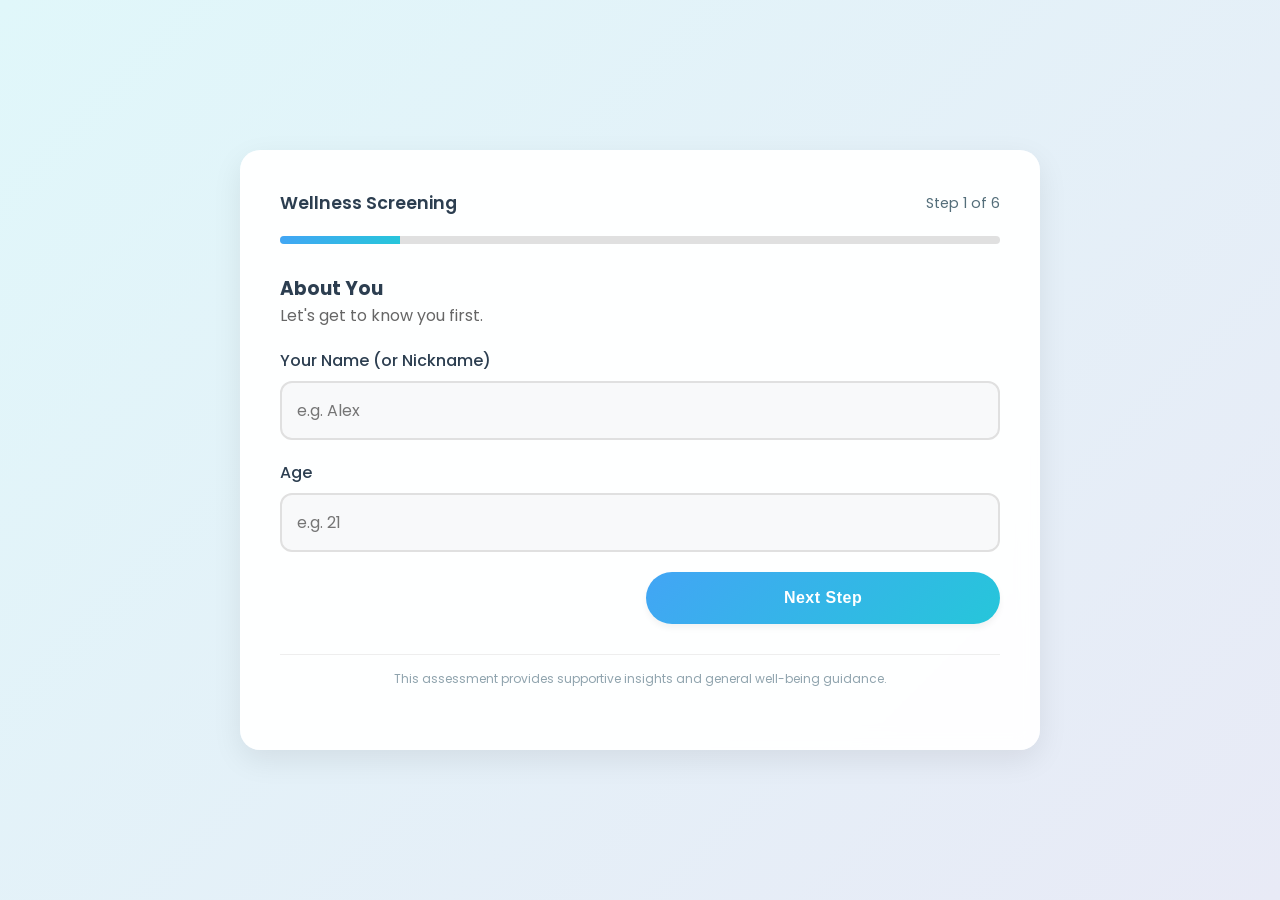
==== Frontend/questionnaire.html @ d160d85a "Initial commit - Early Depression Detection Portal" ====
<!DOCTYPE html>
<html lang="en">

<head>
        <meta charset="UTF-8">
        <meta name="viewport" content="width=device-width, initial-scale=1.0">
        <title>Wellness Check - Capstone Project</title>
        <link rel="stylesheet" href="style.css">
</head>

<body>
        <div class="container">

                <div class="flex-between" style="align-items: center; margin-bottom: 20px; margin-top:0;">
                        <h2 style="margin:0; color:var(--text-dark); font-weight:600;">Wellness Screening</h2>
                        <span id="stepCount" style="color:var(--text-light); font-size:0.9rem;">Step 1 of 6</span>
                </div>

                <div class="progress-container">
                        <div class="progress-bar" id="progressBar"></div>
                </div>

                <form id="quizForm">

                        <!-- STEP 1: Personal Details -->
                        <div class="step active" id="step1">
                                <div class="step-header">
                                        <h3>About You</h3>
                                        <p style="color: #666;">Let's get to know you first.</p>
                                </div>

                                <div style="margin-bottom: 20px;">
                                        <label style="display:block; margin-bottom:8px; font-weight:500;">Your Name (or
                                                Nickname)</label>
                                        <input type="text" id="userName" placeholder="e.g. Alex" required>
                                </div>

                                <div style="margin-bottom: 20px;">
                                        <label style="display:block; margin-bottom:8px; font-weight:500;">Age</label>
                                        <input type="number" id="userAge" placeholder="e.g. 21" required
                                                style="width: 100%; padding: 15px; border: 2px solid #e0e0e0; border-radius: 12px; font-family: inherit;">
                                </div>

                                <div class="flex-between">
                                        <button type="button" class="secondary" disabled
                                                style="opacity:0;">Back</button>
                                        <button type="button" onclick="nextStep(1)">Next Step</button>
                                </div>
                        </div>

                        <!-- STEP 2: Emotional Stability -->
                        <div class="step" id="step2">
                                <div class="step-header">
                                        <h3>Emotional Balance</h3>
                                        <p style="color: #666;">Over the last 2 weeks, how often have you felt...</p>
                                </div>

                                <!-- Q1 -->
                                <div class="question-block">
                                        <div class="question-text">1. Down, depressed, or hopeless?</div>
                                        <div class="options-grid">
                                                <label class="option-label"><input type="radio" name="q1_mood" value="0"
                                                                required><span class="option-card">Never</span></label>
                                                <label class="option-label"><input type="radio" name="q1_mood"
                                                                value="1"><span
                                                                class="option-card">Sometimes</span></label>
                                                <label class="option-label"><input type="radio" name="q1_mood"
                                                                value="2"><span class="option-card">Often</span></label>
                                                <label class="option-label"><input type="radio" name="q1_mood"
                                                                value="3"><span
                                                                class="option-card">Always</span></label>
                                        </div>
                                </div>

                                <!-- Q2 -->
                                <div class="question-block">
                                        <div class="question-text">2. Anxious, nervous, or on edge?</div>
                                        <div class="options-grid">
                                                <label class="option-label"><input type="radio" name="q2_anxiety"
                                                                value="0" required><span
                                                                class="option-card">Never</span></label>
                                                <label class="option-label"><input type="radio" name="q2_anxiety"
                                                                value="1"><span
                                                                class="option-card">Sometimes</span></label>
                                                <label class="option-label"><input type="radio" name="q2_anxiety"
                                                                value="2"><span class="option-card">Often</span></label>
                                                <label class="option-label"><input type="radio" name="q2_anxiety"
                                                                value="3"><span
                                                                class="option-card">Always</span></label>
                                        </div>
                                </div>

                                <!-- Q3 -->
                                <div class="question-block">
                                        <div class="question-text">3. Easily annoyed or irritable?</div>
                                        <div class="options-grid">
                                                <label class="option-label"><input type="radio" name="q3_irritability"
                                                                value="0" required><span
                                                                class="option-card">Never</span></label>
                                                <label class="option-label"><input type="radio" name="q3_irritability"
                                                                value="1"><span
                                                                class="option-card">Sometimes</span></label>
                                                <label class="option-label"><input type="radio" name="q3_irritability"
                                                                value="2"><span class="option-card">Often</span></label>
                                                <label class="option-label"><input type="radio" name="q3_irritability"
                                                                value="3"><span
                                                                class="option-card">Always</span></label>
                                        </div>
                                </div>

                                <div class="flex-between">
                                        <button type="button" class="secondary" onclick="prevStep(2)">Back</button>
                                        <button type="button" onclick="nextStep(2)">Next Step</button>
                                </div>
                        </div>

                        <!-- STEP 3: Stress & Habits -->
                        <div class="step" id="step3">
                                <div class="step-header">
                                        <h3>Stress Levels</h3>
                                        <p style="color: #666;">How manageable is your daily load?</p>
                                </div>

                                <!-- Q4 -->
                                <div class="question-block">
                                        <div class="question-text">4. Overwhelmed by your difficulties?</div>
                                        <div class="options-grid">
                                                <label class="option-label"><input type="radio" name="q4_stress"
                                                                value="0" required><span
                                                                class="option-card">Never</span></label>
                                                <label class="option-label"><input type="radio" name="q4_stress"
                                                                value="1"><span
                                                                class="option-card">Sometimes</span></label>
                                                <label class="option-label"><input type="radio" name="q4_stress"
                                                                value="2"><span class="option-card">Often</span></label>
                                                <label class="option-label"><input type="radio" name="q4_stress"
                                                                value="3"><span
                                                                class="option-card">Always</span></label>
                                        </div>
                                </div>

                                <!-- Q5 -->
                                <div class="question-block">
                                        <div class="question-text">5. Keeping yourself busy to avoid thinking?</div>
                                        <div class="options-grid">
                                                <label class="option-label"><input type="radio" name="q5_overthinking"
                                                                value="0" required><span
                                                                class="option-card">Never</span></label>
                                                <label class="option-label"><input type="radio" name="q5_overthinking"
                                                                value="1"><span
                                                                class="option-card">Sometimes</span></label>
                                                <label class="option-label"><input type="radio" name="q5_overthinking"
                                                                value="2"><span class="option-card">Often</span></label>
                                                <label class="option-label"><input type="radio" name="q5_overthinking"
                                                                value="3"><span
                                                                class="option-card">Always</span></label>
                                        </div>
                                </div>

                                <div class="flex-between">
                                        <button type="button" class="secondary" onclick="prevStep(3)">Back</button>
                                        <button type="button" onclick="nextStep(3)">Next Step</button>
                                </div>
                        </div>

                        <!-- STEP 4: Physical -->
                        <div class="step" id="step4">
                                <div class="step-header">
                                        <h3>Physical Health</h3>
                                        <p style="color: #666;">Mind and body are connected.</p>
                                </div>

                                <!-- Q6 (Reverse) -->
                                <div class="question-block">
                                        <div class="question-text">6. Sleeping well and feeling rested?</div>
                                        <div class="options-grid">
                                                <label class="option-label"><input type="radio" name="q6_sleep"
                                                                value="0" required><span
                                                                class="option-card">Never</span></label>
                                                <label class="option-label"><input type="radio" name="q6_sleep"
                                                                value="1"><span
                                                                class="option-card">Sometimes</span></label>
                                                <label class="option-label"><input type="radio" name="q6_sleep"
                                                                value="2"><span class="option-card">Often</span></label>
                                                <label class="option-label"><input type="radio" name="q6_sleep"
                                                                value="3"><span
                                                                class="option-card">Always</span></label>
                                        </div>
                                </div>

                                <!-- Q7 (Reverse) -->
                                <div class="question-block">
                                        <div class="question-text">7. Feeling energetic throughout the day?</div>
                                        <div class="options-grid">
                                                <label class="option-label"><input type="radio" name="q7_energy"
                                                                value="0" required><span
                                                                class="option-card">Never</span></label>
                                                <label class="option-label"><input type="radio" name="q7_energy"
                                                                value="1"><span
                                                                class="option-card">Sometimes</span></label>
                                                <label class="option-label"><input type="radio" name="q7_energy"
                                                                value="2"><span class="option-card">Often</span></label>
                                                <label class="option-label"><input type="radio" name="q7_energy"
                                                                value="3"><span
                                                                class="option-card">Always</span></label>
                                        </div>
                                </div>

                                <div class="flex-between">
                                        <button type="button" class="secondary" onclick="prevStep(4)">Back</button>
                                        <button type="button" onclick="nextStep(4)">Next Step</button>
                                </div>
                        </div>

                        <!-- STEP 5: Lifestyle -->
                        <div class="step" id="step5">
                                <div class="step-header">
                                        <h3>Work & Activities</h3>
                                        <p style="color: #666;">Balancing productivity and life.</p>
                                </div>

                                <!-- Q8 -->
                                <div class="question-block">
                                        <div class="question-text">8. Pressure from school, work, or deadlines?</div>
                                        <div class="options-grid">
                                                <label class="option-label"><input type="radio" name="q8_work_pressure"
                                                                value="0" required><span
                                                                class="option-card">Never</span></label>
                                                <label class="option-label"><input type="radio" name="q8_work_pressure"
                                                                value="1"><span
                                                                class="option-card">Sometimes</span></label>
                                                <label class="option-label"><input type="radio" name="q8_work_pressure"
                                                                value="2"><span class="option-card">Often</span></label>
                                                <label class="option-label"><input type="radio" name="q8_work_pressure"
                                                                value="3"><span
                                                                class="option-card">Always</span></label>
                                        </div>
                                </div>

                                <!-- Q9 (Reverse) -->
                                <div class="question-block">
                                        <div class="question-text">9. Focusing clearly on tasks?</div>
                                        <div class="options-grid">
                                                <label class="option-label"><input type="radio" name="q9_focus"
                                                                value="0" required><span
                                                                class="option-card">Never</span></label>
                                                <label class="option-label"><input type="radio" name="q9_focus"
                                                                value="1"><span
                                                                class="option-card">Sometimes</span></label>
                                                <label class="option-label"><input type="radio" name="q9_focus"
                                                                value="2"><span class="option-card">Often</span></label>
                                                <label class="option-label"><input type="radio" name="q9_focus"
                                                                value="3"><span
                                                                class="option-card">Always</span></label>
                                        </div>
                                </div>

                                <div class="flex-between">
                                        <button type="button" class="secondary" onclick="prevStep(5)">Back</button>
                                        <button type="button" onclick="nextStep(5)">Next Step</button>
                                </div>
                        </div>

                        <!-- STEP 6: Final Check -->
                        <div class="step" id="step6">
                                <div class="step-header">
                                        <h3>Social & Outlook</h3>
                                        <p style="color: #666;">Almost done!</p>
                                </div>

                                <!-- Q10 (Reverse) -->
                                <div class="question-block">
                                        <div class="question-text">10. Enjoy talking to people?</div>
                                        <div class="options-grid">
                                                <label class="option-label"><input type="radio" name="q10_social"
                                                                value="0" required><span
                                                                class="option-card">Never</span></label>
                                                <label class="option-label"><input type="radio" name="q10_social"
                                                                value="1"><span
                                                                class="option-card">Sometimes</span></label>
                                                <label class="option-label"><input type="radio" name="q10_social"
                                                                value="2"><span class="option-card">Often</span></label>
                                                <label class="option-label"><input type="radio" name="q10_social"
                                                                value="3"><span
                                                                class="option-card">Always</span></label>
                                        </div>
                                </div>

                                <!-- Q11 (Reverse) -->
                                <div class="question-block">
                                        <div class="question-text">11. Interest in hobbies or daily activities?</div>
                                        <div class="options-grid">
                                                <label class="option-label"><input type="radio" name="q11_activities"
                                                                value="0" required><span
                                                                class="option-card">Never</span></label>
                                                <label class="option-label"><input type="radio" name="q11_activities"
                                                                value="1"><span
                                                                class="option-card">Sometimes</span></label>
                                                <label class="option-label"><input type="radio" name="q11_activities"
                                                                value="2"><span class="option-card">Often</span></label>
                                                <label class="option-label"><input type="radio" name="q11_activities"
                                                                value="3"><span
                                                                class="option-card">Always</span></label>
                                        </div>
                                </div>

                                <!-- Q12 (Reverse) -->
                                <div class="question-block">
                                        <div class="question-text">12. Feeling hopeful about the future?</div>
                                        <div class="options-grid">
                                                <label class="option-label"><input type="radio" name="q12_future"
                                                                value="0" required><span
                                                                class="option-card">Never</span></label>
                                                <label class="option-label"><input type="radio" name="q12_future"
                                                                value="1"><span
                                                                class="option-card">Sometimes</span></label>
                                                <label class="option-label"><input type="radio" name="q12_future"
                                                                value="2"><span class="option-card">Often</span></label>
                                                <label class="option-label"><input type="radio" name="q12_future"
                                                                value="3"><span
                                                                class="option-card">Always</span></label>
                                        </div>
                                </div>

                                <div class="question-block"
                                        style="margin-top: 30px; border-top: 2px dashed #eee; padding-top: 20px;">
                                        <label class="question-text">In your own words, how have you been?</label>
                                        <textarea id="userInput" placeholder="I have been feeling..." required
                                                style="min-height: 100px;"></textarea>
                                </div>

                                <div class="flex-between">
                                        <button type="button" class="secondary" onclick="prevStep(6)">Back</button>
                                        <button type="submit" id="submitBtn">Start Analysis</button>
                                </div>
                        </div>

                </form>

                <div id="loading" class="hidden" style="text-align: center; margin-top:20px;">
                        <div style="font-weight: 600; color: #42a5f5;">AI models are analyzing your responses...</div>
                </div>

                <div class="disclaimer">
                        This assessment provides supportive insights and general well-being guidance.
                </div>
        </div>
        <script src="quiz.js"></script>
</body>

</html>
---- Frontend/style.css ----
@import url('https://fonts.googleapis.com/css2?family=Poppins:wght@300;400;500;600;700&display=swap');

:root {
    /* Calm Blue/Green Gradient Palette */
    --gradient-bg: linear-gradient(135deg, #e0f7fa 0%, #e8eaf6 100%);
    --gradient-primary: linear-gradient(135deg, #42a5f5 0%, #26c6da 100%);
    --gradient-hover: linear-gradient(135deg, #2196f3 0%, #00bcd4 100%);

    --text-dark: #2c3e50;
    --text-light: #546e7a;
    --white: #ffffff;

    --shadow-sm: 0 4px 6px rgba(0, 0, 0, 0.05);
    --shadow-card: 0 10px 30px rgba(0, 0, 0, 0.08);
    --shadow-float: 0 15px 35px rgba(66, 165, 245, 0.2);

    --radius-l: 20px;
    --radius-m: 12px;

    --transition-fast: 0.3s ease;
    --transition-bounce: 0.5s cubic-bezier(0.68, -0.55, 0.27, 1.55);
}

* {
    box-sizing: border-box;
    margin: 0;
    padding: 0;
}

body {
    font-family: 'Poppins', sans-serif;
    background: var(--gradient-bg);
    color: var(--text-dark);
    min-height: 100vh;
    display: flex;
    justify-content: center;
    align-items: center;
    padding: 20px;
    overflow-x: hidden;
}

/* --- Container & Cards --- */
.container {
    background: rgba(255, 255, 255, 0.95);
    backdrop-filter: blur(10px);
    border-radius: var(--radius-l);
    box-shadow: var(--shadow-card);
    width: 100%;
    max-width: 800px;
    /* Wider for dashboard feel */
    min-height: 600px;
    padding: 40px;
    position: relative;
    overflow: hidden;
    animation: fadeIn 0.8s ease-out;
}

/* --- Typography --- */
h1 {
    font-weight: 700;
    color: var(--text-dark);
    margin-bottom: 0.5rem;
    font-size: 2rem;
    background: var(--gradient-primary);
    -webkit-background-clip: text;
    background-clip: text;
    -webkit-text-fill-color: transparent;
}

h2 {
    font-weight: 500;
    color: var(--text-light);
    font-size: 1.1rem;
    margin-bottom: 2rem;
}

/* --- Inputs --- */
input[type="text"],
input[type="password"],
input[type="number"],
textarea,
select {
    width: 100%;
    padding: 15px;
    border: 2px solid #e0e0e0;
    border-radius: var(--radius-m);
    font-size: 1rem;
    font-family: inherit;
    transition: var(--transition-fast);
    background: #f8f9fa;
}

input:focus,
textarea:focus,
select:focus {
    border-color: #42a5f5;
    background: #fff;
    outline: none;
    box-shadow: 0 0 0 4px rgba(66, 165, 245, 0.1);
}

/* --- Buttons --- */
button {
    background: var(--gradient-primary);
    color: white;
    padding: 15px 30px;
    border: none;
    border-radius: 50px;
    font-weight: 600;
    font-size: 1rem;
    cursor: pointer;
    transition: var(--transition-fast);
    box-shadow: var(--shadow-sm);
    letter-spacing: 0.5px;
    width: 100%;
}

button:hover {
    background: var(--gradient-hover);
    transform: translateY(-2px);
    box-shadow: var(--shadow-float);
}

button:disabled {
    opacity: 0.7;
    cursor: not-allowed;
    transform: none;
}

button.secondary {
    background: #fff;
    color: var(--text-light);
    border: 2px solid #e0e0e0;
}

button.secondary:hover {
    background: #f5f5f5;
    color: var(--text-dark);
}

/* --- Steps / Progress Bar --- */
.progress-container {
    width: 100%;
    background: #e0e0e0;
    height: 8px;
    border-radius: 10px;
    margin-bottom: 30px;
    overflow: hidden;
}

.progress-bar {
    height: 100%;
    background: var(--gradient-primary);
    width: 0%;
    transition: width 0.5s ease;
}

.step {
    display: none;
    /* Hidden by default */
    animation: slideInRight 0.5s ease-out;
}

.step.active {
    display: block;
}

.step-header {
    margin-bottom: 20px;
}

/* --- Interactive Question Cards --- */
.question-block {
    margin-bottom: 25px;
}

.question-text {
    font-size: 1.1rem;
    font-weight: 500;
    margin-bottom: 12px;
    color: var(--text-dark);
}

.options-grid {
    display: grid;
    grid-template-columns: repeat(4, 1fr);
    gap: 10px;
}

.option-label {
    display: block;
    cursor: pointer;
    position: relative;
}

.option-label input {
    position: absolute;
    opacity: 0;
    cursor: pointer;
}

.option-card {
    display: flex;
    justify-content: center;
    align-items: center;
    padding: 12px;
    background: #fff;
    border: 2px solid #eee;
    border-radius: var(--radius-m);
    color: var(--text-light);
    font-weight: 500;
    transition: var(--transition-fast);
    font-size: 0.9rem;
    text-align: center;
}

.option-label input:checked+.option-card {
    border-color: #42a5f5;
    background: #e3f2fd;
    color: #1565c0;
    font-weight: 600;
    transform: translateY(-2px);
    box-shadow: var(--shadow-sm);
}

.option-label:hover .option-card {
    border-color: #b3e5fc;
}

/* --- Result Dashboard Elements (Previous) --- */
.score-circle {
    /* Keeping class for backward compat if needed */
    width: 60px;
    height: 60px;
    /* Redacted size */
}

.advice-card {
    background: #fff;
    border-left: 5px solid;
    padding: 20px;
    border-radius: 0 var(--radius-m) var(--radius-m) 0;
    margin-bottom: 20px;
    box-shadow: var(--shadow-sm);
    animation: fadeInUp 0.5s ease-out 0.3s forwards;
    opacity: 0;
    transform: translateY(20px);
}

/* --- Keyframe Animations --- */
@keyframes fadeIn {
    from {
        opacity: 0;
        transform: scale(0.98);
    }

    to {
        opacity: 1;
        transform: scale(1);
    }
}

@keyframes slideInRight {
    from {
        opacity: 0;
        transform: translateX(30px);
    }

    to {
        opacity: 1;
        transform: translateX(0);
    }
}

@keyframes fadeInUp {
    to {
        opacity: 1;
        transform: translateY(0);
    }
}

/* --- Utility --- */
.hidden {
    display: none !important;
}

.text-center {
    text-align: center;
}

.flex-between {
    display: flex;
    justify-content: space-between;
    gap: 10px;
    margin-top: 20px;
}

.disclaimer {
    margin-top: 30px;
    font-size: 0.75rem;
    color: #90a4ae;
    text-align: center;
    border-top: 1px solid #eee;
    padding-top: 15px;
}

/* --- NEW DASHBOARD COMPONENTS --- */

/* Main Score */
.main-score-container {
    padding: 30px;
    text-align: center;
    background: radial-gradient(circle, #fff 50%, #f0f7ff 100%);
    border-radius: 50%;
    width: 180px;
    height: 180px;
    margin: 0 auto 30px;
    display: flex;
    flex-direction: column;
    justify-content: center;
    box-shadow: 0 10px 25px rgba(66, 165, 245, 0.15);
    border: 5px solid #fff;
}

.main-score-number {
    font-size: 3rem;
    font-weight: 800;
    color: #2c3e50;
    line-height: 1;
}

.main-score-label {
    text-transform: uppercase;
    font-size: 0.8rem;
    letter-spacing: 2px;
    color: #78909c;
    margin-top: 5px;
}

/* Graph Grid */
.graphs-grid {
    display: grid;
    grid-template-columns: repeat(2, 1fr);
    /* 2x2 grid */
    gap: 20px;
    margin-bottom: 30px;
}

@media (min-width: 600px) {
    .graphs-grid {
        grid-template-columns: repeat(4, 1fr);
        /* 4 in a row */
    }
}

.graph-card {
    background: #fff;
    padding: 15px;
    border-radius: 12px;
    box-shadow: var(--shadow-sm);
    text-align: center;
    transition: transform 0.3s ease;
    border: 1px solid #f0f0f0;
}

.graph-card:hover {
    transform: translateY(-3px);
}

/* Circular Chart SVG logic */
.circular-chart {
    display: block;
    margin: 10px auto;
    max-width: 80px;
    max-height: 80px;
}

.circle-bg {
    fill: none;
    stroke: #eee;
    stroke-width: 3.8;
}

.circle {
    fill: none;
    stroke-width: 2.8;
    stroke-linecap: round;
    /* Stroke-dasharray and dashoffset handled in JS for animation */
    transition: stroke-dasharray 1s ease-out;
}

.graph-label {
    font-size: 0.85rem;
    font-weight: 600;
    color: #555;
    margin-top: 10px;
}

/* Insights & Summary */
.summary-box {
    background: #f8f9fa;
    border-radius: 12px;
    padding: 25px;
    margin-bottom: 30px;
    text-align: left;
    border-left: 5px solid #42a5f5;
}

.summary-box h3 {
    margin-bottom: 15px;
    color: #333;
    font-size: 1.1rem;
    display: flex;
    align-items: center;
}

.summary-content {
    color: #555;
    line-height: 1.7;
    white-space: pre-line;
    /* Handle line breaks */
}

/* Actionable Insights */
.insights-section h3 {
    font-size: 1.2rem;
    color: #333;
    margin-bottom: 20px;
    text-align: left;
}

.insight-item {
    display: flex;
    align-items: flex-start;
    margin-bottom: 15px;
    background: #fff;
    padding: 15px;
    border-radius: 10px;
    border: 1px solid #eee;
    text-align: left;
    transition: 0.3s;
}

.insight-item:hover {
    border-color: #bbdefb;
    box-shadow: 0 5px 15px rgba(0, 0, 0, 0.03);
}

.insight-icon {
    display: flex;
    align-items: center;
    justify-content: center;
    background: #e3f2fd;
    color: #1976d2;
    min-width: 32px;
    height: 32px;
    border-radius: 50%;
    margin-right: 15px;
    font-weight: bold;
    font-size: 1rem;
}

.insight-text {
    font-size: 0.95rem;
    color: #455a64;
    line-height: 1.5;
}
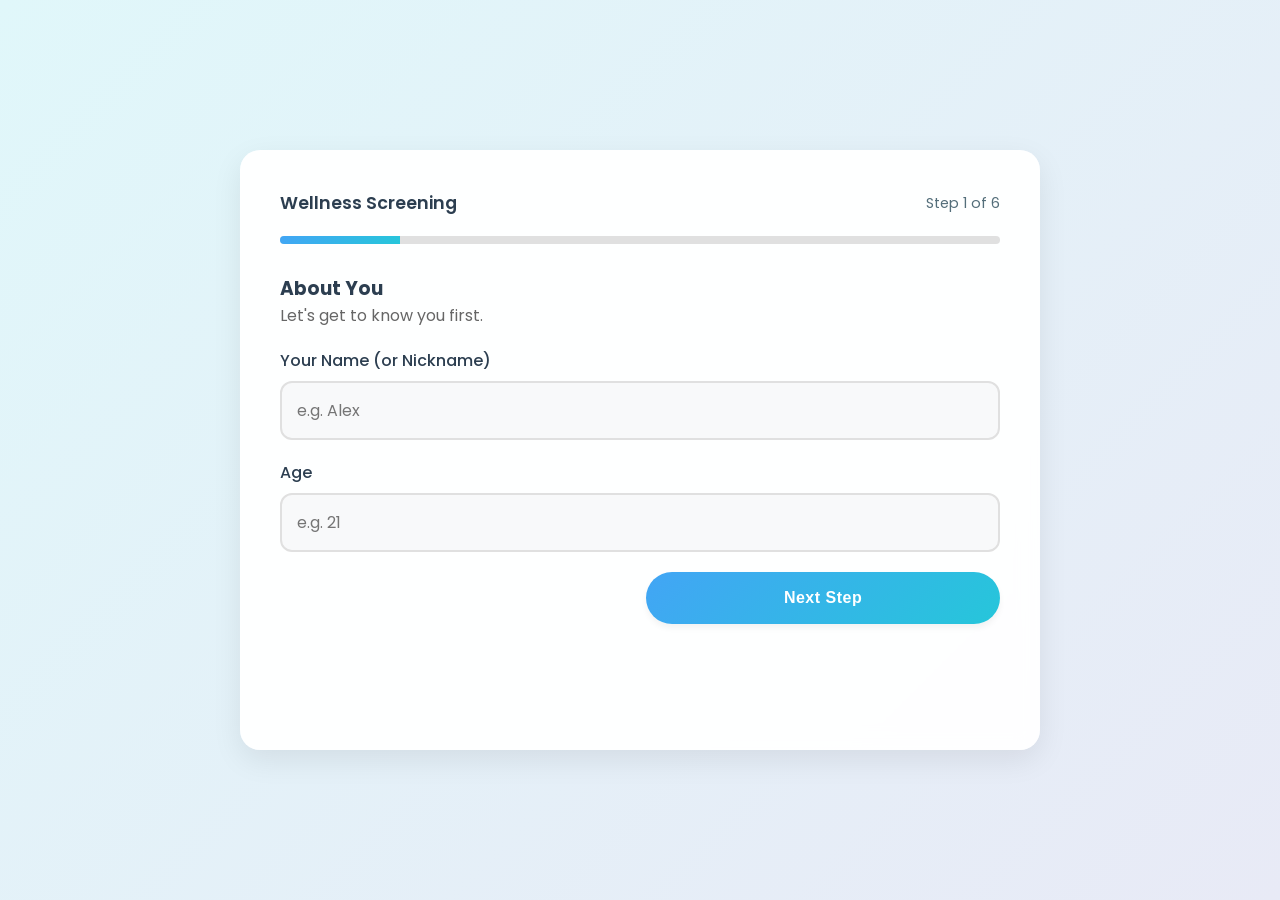
==== commit 5709e88a: "Update depression detection portal" ====
--- a/Frontend/questionnaire.html
+++ b/Frontend/questionnaire.html
@@ -22,7 +22,7 @@
 
                 <form id="quizForm">
 
-                        <!-- STEP 1: Personal Details -->
+                        
                         <div class="step active" id="step1">
                                 <div class="step-header">
                                         <h3>About You</h3>
@@ -48,14 +48,14 @@
                                 </div>
                         </div>
 
-                        <!-- STEP 2: Emotional Stability -->
+                        
                         <div class="step" id="step2">
                                 <div class="step-header">
                                         <h3>Emotional Balance</h3>
                                         <p style="color: #666;">Over the last 2 weeks, how often have you felt...</p>
                                 </div>
 
-                                <!-- Q1 -->
+                                
                                 <div class="question-block">
                                         <div class="question-text">1. Down, depressed, or hopeless?</div>
                                         <div class="options-grid">
@@ -72,7 +72,7 @@
                                         </div>
                                 </div>
 
-                                <!-- Q2 -->
+                                
                                 <div class="question-block">
                                         <div class="question-text">2. Anxious, nervous, or on edge?</div>
                                         <div class="options-grid">
@@ -90,7 +90,7 @@
                                         </div>
                                 </div>
 
-                                <!-- Q3 -->
+                                
                                 <div class="question-block">
                                         <div class="question-text">3. Easily annoyed or irritable?</div>
                                         <div class="options-grid">
@@ -114,14 +114,14 @@
                                 </div>
                         </div>
 
-                        <!-- STEP 3: Stress & Habits -->
+                      
                         <div class="step" id="step3">
                                 <div class="step-header">
                                         <h3>Stress Levels</h3>
                                         <p style="color: #666;">How manageable is your daily load?</p>
                                 </div>
 
-                                <!-- Q4 -->
+                               
                                 <div class="question-block">
                                         <div class="question-text">4. Overwhelmed by your difficulties?</div>
                                         <div class="options-grid">
@@ -139,7 +139,7 @@
                                         </div>
                                 </div>
 
-                                <!-- Q5 -->
+                                
                                 <div class="question-block">
                                         <div class="question-text">5. Keeping yourself busy to avoid thinking?</div>
                                         <div class="options-grid">
@@ -163,14 +163,14 @@
                                 </div>
                         </div>
 
-                        <!-- STEP 4: Physical -->
+                        
                         <div class="step" id="step4">
                                 <div class="step-header">
                                         <h3>Physical Health</h3>
                                         <p style="color: #666;">Mind and body are connected.</p>
                                 </div>
 
-                                <!-- Q6 (Reverse) -->
+                                
                                 <div class="question-block">
                                         <div class="question-text">6. Sleeping well and feeling rested?</div>
                                         <div class="options-grid">
@@ -188,7 +188,7 @@
                                         </div>
                                 </div>
 
-                                <!-- Q7 (Reverse) -->
+                                
                                 <div class="question-block">
                                         <div class="question-text">7. Feeling energetic throughout the day?</div>
                                         <div class="options-grid">
@@ -212,14 +212,14 @@
                                 </div>
                         </div>
 
-                        <!-- STEP 5: Lifestyle -->
+                       
                         <div class="step" id="step5">
                                 <div class="step-header">
                                         <h3>Work & Activities</h3>
                                         <p style="color: #666;">Balancing productivity and life.</p>
                                 </div>
 
-                                <!-- Q8 -->
+                                
                                 <div class="question-block">
                                         <div class="question-text">8. Pressure from school, work, or deadlines?</div>
                                         <div class="options-grid">
@@ -237,7 +237,7 @@
                                         </div>
                                 </div>
 
-                                <!-- Q9 (Reverse) -->
+                                
                                 <div class="question-block">
                                         <div class="question-text">9. Focusing clearly on tasks?</div>
                                         <div class="options-grid">
@@ -261,14 +261,14 @@
                                 </div>
                         </div>
 
-                        <!-- STEP 6: Final Check -->
+                        
                         <div class="step" id="step6">
                                 <div class="step-header">
                                         <h3>Social & Outlook</h3>
                                         <p style="color: #666;">Almost done!</p>
                                 </div>
 
-                                <!-- Q10 (Reverse) -->
+                                
                                 <div class="question-block">
                                         <div class="question-text">10. Enjoy talking to people?</div>
                                         <div class="options-grid">
@@ -286,7 +286,7 @@
                                         </div>
                                 </div>
 
-                                <!-- Q11 (Reverse) -->
+                              
                                 <div class="question-block">
                                         <div class="question-text">11. Interest in hobbies or daily activities?</div>
                                         <div class="options-grid">
@@ -304,7 +304,7 @@
                                         </div>
                                 </div>
 
-                                <!-- Q12 (Reverse) -->
+                               
                                 <div class="question-block">
                                         <div class="question-text">12. Feeling hopeful about the future?</div>
                                         <div class="options-grid">
@@ -341,9 +341,7 @@
                         <div style="font-weight: 600; color: #42a5f5;">AI models are analyzing your responses...</div>
                 </div>
 
-                <div class="disclaimer">
-                        This assessment provides supportive insights and general well-being guidance.
-                </div>
+
         </div>
         <script src="quiz.js"></script>
 </body>
--- a/Frontend/style.css
+++ b/Frontend/style.css
@@ -1,7 +1,7 @@
 @import url('https://fonts.googleapis.com/css2?family=Poppins:wght@300;400;500;600;700&display=swap');
 
 :root {
-    /* Calm Blue/Green Gradient Palette */
+    
     --gradient-bg: linear-gradient(135deg, #e0f7fa 0%, #e8eaf6 100%);
     --gradient-primary: linear-gradient(135deg, #42a5f5 0%, #26c6da 100%);
     --gradient-hover: linear-gradient(135deg, #2196f3 0%, #00bcd4 100%);
@@ -39,7 +39,7 @@
     overflow-x: hidden;
 }
 
-/* --- Container & Cards --- */
+
 .container {
     background: rgba(255, 255, 255, 0.95);
     backdrop-filter: blur(10px);
@@ -47,7 +47,7 @@
     box-shadow: var(--shadow-card);
     width: 100%;
     max-width: 800px;
-    /* Wider for dashboard feel */
+    
     min-height: 600px;
     padding: 40px;
     position: relative;
@@ -55,7 +55,7 @@
     animation: fadeIn 0.8s ease-out;
 }
 
-/* --- Typography --- */
+
 h1 {
     font-weight: 700;
     color: var(--text-dark);
@@ -74,7 +74,7 @@
     margin-bottom: 2rem;
 }
 
-/* --- Inputs --- */
+
 input[type="text"],
 input[type="password"],
 input[type="number"],
@@ -99,7 +99,7 @@
     box-shadow: 0 0 0 4px rgba(66, 165, 245, 0.1);
 }
 
-/* --- Buttons --- */
+
 button {
     background: var(--gradient-primary);
     color: white;
@@ -138,7 +138,7 @@
     color: var(--text-dark);
 }
 
-/* --- Steps / Progress Bar --- */
+
 .progress-container {
     width: 100%;
     background: #e0e0e0;
@@ -157,7 +157,7 @@
 
 .step {
     display: none;
-    /* Hidden by default */
+    
     animation: slideInRight 0.5s ease-out;
 }
 
@@ -169,7 +169,7 @@
     margin-bottom: 20px;
 }
 
-/* --- Interactive Question Cards --- */
+
 .question-block {
     margin-bottom: 25px;
 }
@@ -227,12 +227,12 @@
     border-color: #b3e5fc;
 }
 
-/* --- Result Dashboard Elements (Previous) --- */
+
 .score-circle {
-    /* Keeping class for backward compat if needed */
+    
     width: 60px;
     height: 60px;
-    /* Redacted size */
+    
 }
 
 .advice-card {
@@ -247,7 +247,7 @@
     transform: translateY(20px);
 }
 
-/* --- Keyframe Animations --- */
+
 @keyframes fadeIn {
     from {
         opacity: 0;
@@ -279,7 +279,7 @@
     }
 }
 
-/* --- Utility --- */
+
 .hidden {
     display: none !important;
 }
@@ -304,9 +304,9 @@
     padding-top: 15px;
 }
 
-/* --- NEW DASHBOARD COMPONENTS --- */
-
-/* Main Score */
+
+
+
 .main-score-container {
     padding: 30px;
     text-align: center;
@@ -337,11 +337,11 @@
     margin-top: 5px;
 }
 
-/* Graph Grid */
+
 .graphs-grid {
     display: grid;
     grid-template-columns: repeat(2, 1fr);
-    /* 2x2 grid */
+    
     gap: 20px;
     margin-bottom: 30px;
 }
@@ -349,7 +349,7 @@
 @media (min-width: 600px) {
     .graphs-grid {
         grid-template-columns: repeat(4, 1fr);
-        /* 4 in a row */
+        
     }
 }
 
@@ -367,7 +367,7 @@
     transform: translateY(-3px);
 }
 
-/* Circular Chart SVG logic */
+
 .circular-chart {
     display: block;
     margin: 10px auto;
@@ -385,7 +385,7 @@
     fill: none;
     stroke-width: 2.8;
     stroke-linecap: round;
-    /* Stroke-dasharray and dashoffset handled in JS for animation */
+    
     transition: stroke-dasharray 1s ease-out;
 }
 
@@ -396,7 +396,7 @@
     margin-top: 10px;
 }
 
-/* Insights & Summary */
+
 .summary-box {
     background: #f8f9fa;
     border-radius: 12px;
@@ -418,10 +418,10 @@
     color: #555;
     line-height: 1.7;
     white-space: pre-line;
-    /* Handle line breaks */
-}
-
-/* Actionable Insights */
+    
+}
+
+
 .insights-section h3 {
     font-size: 1.2rem;
     color: #333;
